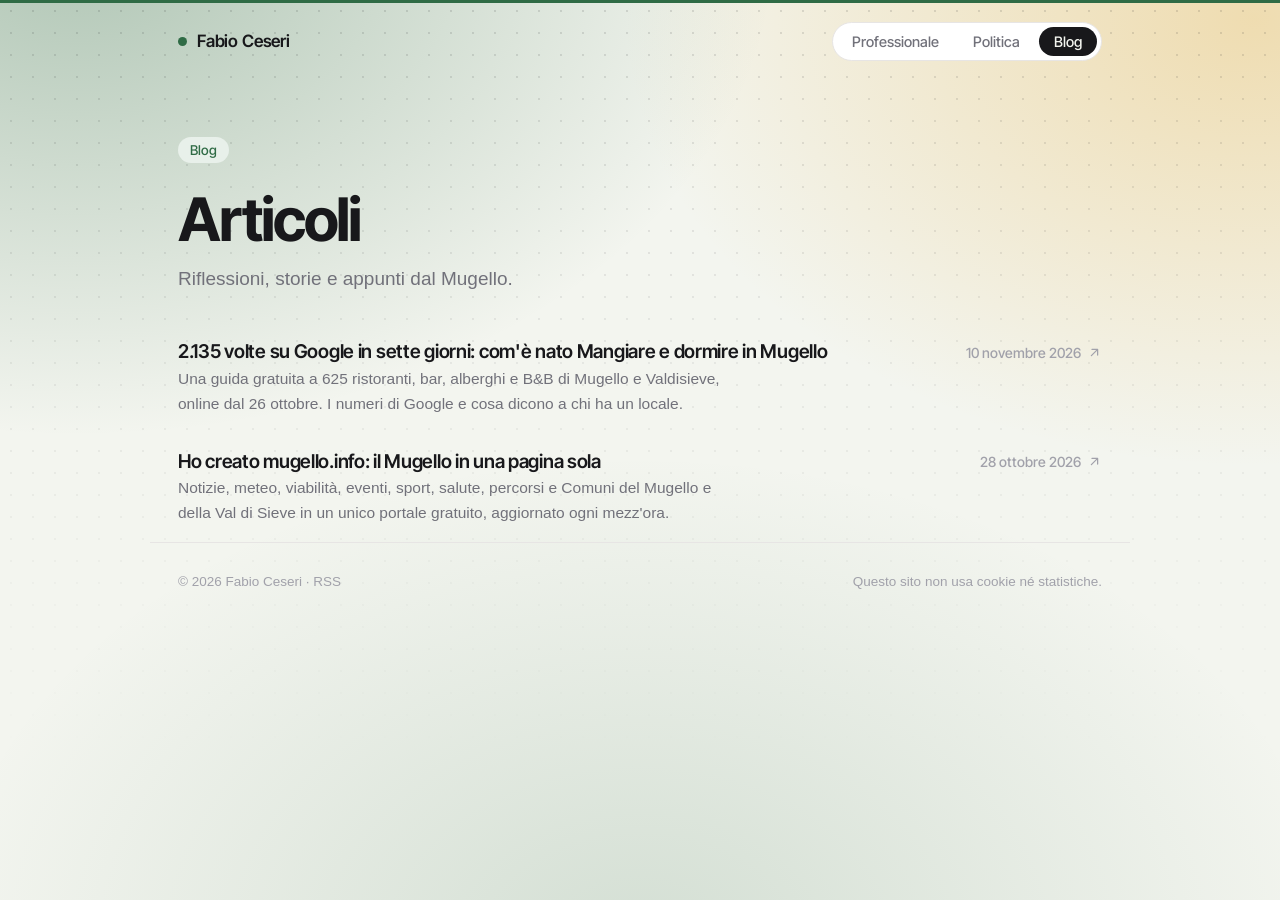
==== blog/index.html @ 08871b0b "Aggiornamento 10/11/2026 18:27" ====
<!doctype html>
<html lang="it">
<head>
<meta charset="utf-8">
<meta name="viewport" content="width=device-width,initial-scale=1">
<title>Blog · Fabio Ceseri</title>
<meta name="description" content="Articoli e riflessioni di Fabio Ceseri.">
<link rel="canonical" href="https://fabioceseri.it/blog/">
<meta name="theme-color" content="#2f6b45">
<link rel="icon" type="image/png" sizes="32x32" href="../img/icona-32.png">
<link rel="apple-touch-icon" href="../img/icona-180.png">
<link rel="alternate" type="application/rss+xml" title="Fabio Ceseri – Blog" href="https://fabioceseri.it/blog/feed.xml">
<meta property="og:type" content="website">
<meta property="og:locale" content="it_IT">
<meta property="og:site_name" content="Fabio Ceseri">
<meta property="og:title" content="Blog · Fabio Ceseri">
<meta property="og:description" content="Articoli e riflessioni di Fabio Ceseri.">
<meta property="og:url" content="https://fabioceseri.it/blog/">
<meta property="og:image" content="https://fabioceseri.it/img/anteprima.jpg">
<meta name="twitter:card" content="summary_large_image">
<link rel="stylesheet" href="../style.css?v=6ff9e742">
</head>
<body class="professionale blog">
<div class="filo" aria-hidden="true"></div>
<header class="top"><div class="wrap">
  <a class="firma" href="../">Fabio Ceseri</a>
  <nav class="pagine" aria-label="Pagine">
    <a href="../">Professionale</a>
    <a href="../politica.html">Politica</a>
    <a href="../blog/" aria-current="page">Blog</a>
  </nav>
</div></header>
<main class="wrap">
<div class="blog-testa"><p class="occhiello">Blog</p><h1>Articoli</h1><p class="bio">Riflessioni, storie e appunti dal Mugello.</p></div><ul class="elenco"><li><a href="mangiare-e-dormire-in-mugello-2135-volte-su-google/"><span class="titolo">2.135 volte su Google in sette giorni: com&#x27;è nato Mangiare e dormire in Mugello</span><span class="dove">10 novembre 2026 <svg viewBox="0 0 24 24" fill="none" stroke="currentColor" stroke-width="2" stroke-linecap="round" stroke-linejoin="round" aria-hidden="true"><path d="M7 17 17 7M8 7h9v9"/></svg></span><span class="desc">Una guida gratuita a 625 ristoranti, bar, alberghi e B&amp;B di Mugello e Valdisieve, online dal 26 ottobre. I numeri di Google e cosa dicono a chi ha un locale.</span></a></li><li><a href="mugello-info-il-mugello-in-una-pagina-sola/"><span class="titolo">Ho creato mugello.info: il Mugello in una pagina sola</span><span class="dove">28 ottobre 2026 <svg viewBox="0 0 24 24" fill="none" stroke="currentColor" stroke-width="2" stroke-linecap="round" stroke-linejoin="round" aria-hidden="true"><path d="M7 17 17 7M8 7h9v9"/></svg></span><span class="desc">Notizie, meteo, viabilità, eventi, sport, salute, percorsi e Comuni del Mugello e della Val di Sieve in un unico portale gratuito, aggiornato ogni mezz&#x27;ora.</span></a></li></ul>
</main>
<footer><div class="wrap">
  <p>© 2026 Fabio Ceseri · <a href="../blog/feed.xml">RSS</a></p>
  <p>Questo sito non usa cookie né statistiche.</p>
</div></footer>
</body>
</html>
---- style.css ----
/* Sito personale di Fabio Ceseri. Minimalista moderno: Inter Tight, molto spazio, linee sottili, un solo accento per pagina. */
@font-face { font-family: "Inter Tight"; src: url("font/inter-tight-500.woff2") format("woff2"); font-weight: 500; font-display: swap; }
@font-face { font-family: "Inter Tight"; src: url("font/inter-tight-600.woff2") format("woff2"); font-weight: 600; font-display: swap; }
@font-face { font-family: "Inter Tight"; src: url("font/inter-tight-700.woff2") format("woff2"); font-weight: 700; font-display: swap; }

:root {
  --bg: #f3f5ef; --card: #ffffff; --ink: #18181b; --muted: #71717a; --soft: #a1a1aa; --rule: #e7e5e4; --hover: #f4f4f2;
  --accent: #2f6b45; --accent-soft: #e8f0ea;
  --display: "Inter Tight", -apple-system, BlinkMacSystemFont, "Segoe UI", Roboto, Arial, sans-serif;
  --sans: -apple-system, BlinkMacSystemFont, "Segoe UI", Roboto, "Helvetica Neue", Arial, sans-serif;
  color-scheme: light;
}
body.politica { --accent: #1d4a96; --accent-soft: #e3eaf7; --bg: #f0f3f9; }
/* Sfondo: due macchie di colore sfumate + trama a puntini nella parte alta */
:root { --macchia1: rgba(47,107,69,.34); --macchia2: rgba(233,186,90,.42); --macchia3: rgba(47,107,69,.16); --puntini: rgba(24,24,27,.12); }
body.politica { --macchia1: rgba(29,74,150,.32); --macchia2: rgba(120,170,235,.40); --macchia3: rgba(196,22,42,.10); }
@media (prefers-color-scheme: dark) {
  :root { --macchia1: rgba(127,193,150,.14); --macchia2: rgba(233,186,90,.10); --macchia3: rgba(127,193,150,.05); --puntini: rgba(255,255,255,.07); }
  body.politica { --macchia1: rgba(141,178,243,.16); --macchia2: rgba(120,170,235,.10); --macchia3: rgba(240,96,111,.05); }
  :root { --bg: #0f0f10; --card: #18181b; --ink: #f4f4f5; --muted: #a1a1aa; --soft: #71717a; --rule: #27272a; --hover: #18181b; --accent: #7fc196; --accent-soft: #16241b; color-scheme: dark; }
  body.politica { --accent: #8db2f3; --accent-soft: #141e33; --bg: #0d1320; --card: #141c2c; --rule: #243149; }
}

* { box-sizing: border-box; }
html { -webkit-text-size-adjust: 100%; }
body { margin: 0; position: relative; min-height: 100vh; background:
    radial-gradient(1000px 700px at 6% -6%, var(--macchia1), transparent 70%),
    radial-gradient(900px 640px at 98% 2%, var(--macchia2), transparent 70%),
    radial-gradient(1000px 700px at 50% 105%, var(--macchia3), transparent 70%),
    var(--bg); color: var(--ink); font: 16.5px/1.7 var(--sans); -webkit-font-smoothing: antialiased; }
body::before { content: ""; position: absolute; inset: 0 0 auto 0; height: 760px; pointer-events: none; z-index: -1;
  background-image: radial-gradient(var(--puntini) 1px, transparent 1.2px); background-size: 22px 22px;
  -webkit-mask-image: linear-gradient(to bottom, #000 0%, transparent 100%); mask-image: linear-gradient(to bottom, #000 0%, transparent 100%); }
body { isolation: isolate; }
a { color: inherit; text-decoration: none; }
a:focus-visible { outline: 2px solid var(--accent); outline-offset: 3px; border-radius: 8px; }
.wrap { max-width: 980px; margin: 0 auto; padding: 0 28px; }

.filo { height: 3px; background: var(--accent); }
body.politica .filo { background: linear-gradient(90deg, #1f8a4c 0 33.33%, #ffffff 33.33% 66.66%, #c4162a 66.66%); }

/* Testata */
header.top .wrap { display: flex; align-items: center; justify-content: space-between; gap: 16px; height: 76px; }
.firma { font: 600 17px var(--display); letter-spacing: -.01em; display: inline-flex; align-items: center; gap: 10px; }
.firma::before { content: ""; width: 9px; height: 9px; border-radius: 50%; background: var(--accent); }
nav.pagine { display: flex; gap: 4px; padding: 4px; border: 1px solid var(--rule); border-radius: 999px; background: var(--card); }
nav.pagine a { font: 500 14.5px var(--display); color: var(--muted); padding: 6px 15px; border-radius: 999px; transition: color .15s, background-color .15s; }
nav.pagine a:hover { color: var(--ink); }
nav.pagine a[aria-current="page"] { background: var(--ink); color: var(--bg); }

/* Copertina (foto di Borgo sopra il nome, sfumata verso lo sfondo) */
.copertina { position: relative; height: clamp(170px, 26vw, 300px); margin: 6px 0 -64px; border-radius: 26px; overflow: hidden; background: var(--rule); }
.copertina img { width: 100%; height: 100%; object-fit: cover; object-position: center 55%; filter: saturate(1.05) contrast(1.02); }
.copertina::after { content: ""; position: absolute; inset: 0; background:
  linear-gradient(to bottom, rgba(0,0,0,0) 35%, color-mix(in srgb, var(--bg) 70%, transparent) 78%, var(--bg) 100%),
  linear-gradient(to right, color-mix(in srgb, var(--accent) 22%, transparent), transparent 60%); }
.copertina + .hero { position: relative; padding-top: 0; }

/* Apertura */
.hero { display: grid; grid-template-columns: 1fr 300px; gap: 64px; align-items: end; padding: 72px 0 88px; }
.occhiello { display: inline-flex; align-items: center; gap: 8px; font: 500 13.5px var(--display); color: var(--accent); background: var(--accent-soft); padding: 5px 12px; border-radius: 999px; margin: 0 0 26px; }
h1 { font: 700 clamp(38px, 5.6vw, 60px)/1 var(--display); letter-spacing: -.035em; margin: 0 0 22px; }
.bio { font-size: 19px; line-height: 1.7; color: var(--muted); margin: 0; max-width: 31em; text-wrap: pretty; }
.bio strong { color: var(--ink); font-weight: 600; }
.foto { width: 100%; height: auto; aspect-ratio: 4/5; object-fit: cover; border-radius: 24px; background: var(--rule); box-shadow: 0 30px 60px -30px rgba(0,0,0,.45), 0 0 0 6px rgba(255,255,255,.55); }

/* Sezioni */
section.blocco { display: grid; grid-template-columns: 200px 1fr; gap: 32px; padding: 44px 0; border-top: 1px solid var(--rule); }
h2 { font: 500 14px var(--display); color: var(--soft); margin: 14px 0 0; letter-spacing: 0; }
h2 b { color: var(--ink); font-weight: 600; display: block; font-size: 15px; }

ul.elenco { list-style: none; margin: 0; padding: 0; }
ul.elenco a, ul.elenco .riga { display: grid; grid-template-columns: 1fr auto; gap: 2px 24px; padding: 16px 18px; margin: 0 -18px; border-radius: 16px; transition: background-color .15s; }
ul.elenco a:hover { background: color-mix(in srgb, var(--card) 85%, transparent); box-shadow: 0 0 0 1px var(--rule), 0 10px 30px -18px rgba(0,0,0,.25); }
.titolo { font: 600 19px/1.35 var(--display); letter-spacing: -.015em; }
.desc { grid-column: 1; color: var(--muted); font-size: 15.5px; line-height: 1.6; max-width: 36em; }
.dove { grid-column: 2; grid-row: 1; align-self: center; font: 500 14px var(--display); color: var(--soft); white-space: nowrap; display: inline-flex; align-items: center; gap: 6px; transition: color .15s; }
.dove svg { width: 15px; height: 15px; transition: transform .15s; }
ul.elenco a:hover .dove { color: var(--accent); }
ul.elenco a:hover .dove svg { transform: translate(2px, -2px); }
.riga .dove { font-size: 12.5px; border: 1px solid var(--rule); border-radius: 999px; padding: 2px 10px; }

.contatti { display: flex; flex-wrap: wrap; gap: 10px; margin: 6px 0 0; }
.contatti a { display: inline-flex; align-items: center; gap: 9px; font: 500 15.5px var(--display); padding: 11px 20px; border-radius: 999px; border: 1px solid var(--rule); background: var(--card); transition: border-color .15s, color .15s; }
.contatti a:hover { border-color: var(--accent); color: var(--accent); }
.contatti a.primo { background: var(--ink); color: var(--bg); border-color: var(--ink); }
.contatti a.primo:hover { background: var(--accent); border-color: var(--accent); color: #fff; }
.contatti svg { width: 18px; height: 18px; }

footer .wrap { border-top: 1px solid var(--rule); padding-top: 28px; padding-bottom: 52px; color: var(--soft); font-size: 13.5px; display: flex; justify-content: space-between; gap: 8px 20px; flex-wrap: wrap; }
footer p { margin: 0; }

@media (prefers-reduced-motion: no-preference) {
  .hero > * { animation: entra .7s cubic-bezier(.2,.7,.2,1) both; }
  .hero > :nth-child(2) { animation-delay: .1s; }
  @keyframes entra { from { opacity: 0; transform: translateY(10px); } to { opacity: 1; transform: none; } }
}
@media (max-width: 820px) {
  .copertina { margin-bottom: -36px; border-radius: 18px; }
  .hero { grid-template-columns: 1fr; gap: 36px; padding: 40px 0 56px; }
  .hero .foto-box { order: -1; }
  .foto { width: 132px; border-radius: 20px; }
  .copertina + .hero .foto-box { margin-top: 0; position: relative; z-index: 1; }
  section.blocco { grid-template-columns: 1fr; gap: 14px; padding: 36px 0; }
  h2 { margin: 0; }
}
@media (max-width: 560px) {
  .wrap { padding: 0 20px; }
  header.top .wrap { height: 64px; }
  nav.pagine a { padding: 6px 12px; font-size: 14px; }
  .bio { font-size: 17.5px; }
  ul.elenco a, ul.elenco .riga { grid-template-columns: 1fr; padding: 14px 14px; margin: 0 -14px; }
  .dove { grid-column: 1; grid-row: auto; margin-top: 4px; }
  .riga .dove { justify-self: start; }
}

/* Blog */
.blog-testa { padding: 56px 0 28px; }
.blog-testa h1 { margin-bottom: 14px; }
.articolo { max-width: 680px; padding: 48px 0 56px; }
.art-meta { font: 500 14px var(--display); color: var(--soft); margin: 0 0 14px; }
.art-titolo { font-size: clamp(32px, 5vw, 46px); line-height: 1.08; margin-bottom: 18px; }
.art-sommario { font-size: 20px; line-height: 1.6; color: var(--muted); margin: 0 0 26px; }
.art-foto { margin: 0 0 30px; }
.art-foto img { width: 100%; height: auto; border-radius: 20px; display: block; }
.art-foto figcaption { font-size: 14px; color: var(--soft); margin-top: 8px; }
.art-testo { font-size: 18.5px; line-height: 1.8; }
.art-testo p { margin: 0 0 1.2em; }
.art-testo h2 { font: 600 24px/1.3 var(--display); letter-spacing: -.01em; color: var(--ink); margin: 1.6em 0 .5em; }
.art-testo a { color: var(--accent); text-decoration: underline; text-underline-offset: 3px; }
.art-fonte { border-top: 1px solid var(--rule); padding-top: 14px; margin-top: 28px; font-size: 15px; color: var(--muted); }
.art-fonte a { color: var(--accent); }
.art-condividi { margin-top: 28px; }
.art-indietro { display: inline-block; margin-top: 18px; font: 500 15px var(--display); color: var(--accent); }

@media (prefers-color-scheme: dark) { .foto { box-shadow: 0 30px 60px -30px rgba(0,0,0,.7), 0 0 0 6px rgba(255,255,255,.08); } }

/* Pagina politica: testo più scuro e più marcato (richiesta di Fabio) */
body.politica .bio { color: var(--ink); font-weight: 500; }
body.politica .bio strong { font-weight: 700; }
body.politica .desc { color: color-mix(in srgb, var(--ink) 78%, var(--muted)); font-weight: 450; }
body.politica .titolo { font-weight: 700; }
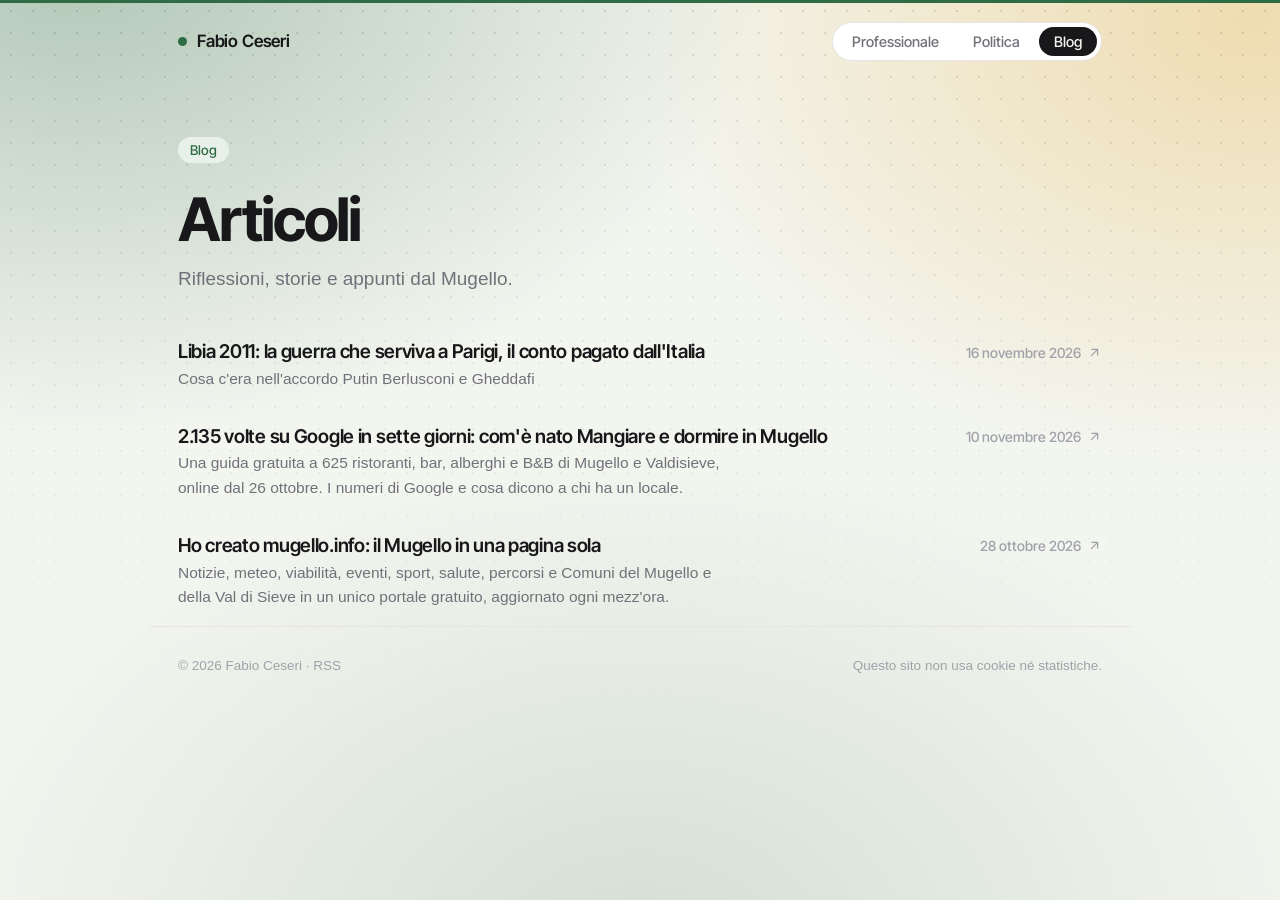
==== commit 7b6f8436: "Aggiornamento 16/11/2026 12:54" ====
--- a/blog/index.html
+++ b/blog/index.html
@@ -31,7 +31,7 @@
   </nav>
 </div></header>
 <main class="wrap">
-<div class="blog-testa"><p class="occhiello">Blog</p><h1>Articoli</h1><p class="bio">Riflessioni, storie e appunti dal Mugello.</p></div><ul class="elenco"><li><a href="mangiare-e-dormire-in-mugello-2135-volte-su-google/"><span class="titolo">2.135 volte su Google in sette giorni: com&#x27;è nato Mangiare e dormire in Mugello</span><span class="dove">10 novembre 2026 <svg viewBox="0 0 24 24" fill="none" stroke="currentColor" stroke-width="2" stroke-linecap="round" stroke-linejoin="round" aria-hidden="true"><path d="M7 17 17 7M8 7h9v9"/></svg></span><span class="desc">Una guida gratuita a 625 ristoranti, bar, alberghi e B&amp;B di Mugello e Valdisieve, online dal 26 ottobre. I numeri di Google e cosa dicono a chi ha un locale.</span></a></li><li><a href="mugello-info-il-mugello-in-una-pagina-sola/"><span class="titolo">Ho creato mugello.info: il Mugello in una pagina sola</span><span class="dove">28 ottobre 2026 <svg viewBox="0 0 24 24" fill="none" stroke="currentColor" stroke-width="2" stroke-linecap="round" stroke-linejoin="round" aria-hidden="true"><path d="M7 17 17 7M8 7h9v9"/></svg></span><span class="desc">Notizie, meteo, viabilità, eventi, sport, salute, percorsi e Comuni del Mugello e della Val di Sieve in un unico portale gratuito, aggiornato ogni mezz&#x27;ora.</span></a></li></ul>
+<div class="blog-testa"><p class="occhiello">Blog</p><h1>Articoli</h1><p class="bio">Riflessioni, storie e appunti dal Mugello.</p></div><ul class="elenco"><li><a href="2026-11-16-libia-2011-la-guerra-che-serviva-a-parigi-il-conto-pagato-dall-italia/"><span class="titolo">Libia 2011: la guerra che serviva a Parigi, il conto pagato dall&#x27;Italia</span><span class="dove">16 novembre 2026 <svg viewBox="0 0 24 24" fill="none" stroke="currentColor" stroke-width="2" stroke-linecap="round" stroke-linejoin="round" aria-hidden="true"><path d="M7 17 17 7M8 7h9v9"/></svg></span><span class="desc">Cosa c&#x27;era nell&#x27;accordo Putin Berlusconi e Gheddafi</span></a></li><li><a href="mangiare-e-dormire-in-mugello-2135-volte-su-google/"><span class="titolo">2.135 volte su Google in sette giorni: com&#x27;è nato Mangiare e dormire in Mugello</span><span class="dove">10 novembre 2026 <svg viewBox="0 0 24 24" fill="none" stroke="currentColor" stroke-width="2" stroke-linecap="round" stroke-linejoin="round" aria-hidden="true"><path d="M7 17 17 7M8 7h9v9"/></svg></span><span class="desc">Una guida gratuita a 625 ristoranti, bar, alberghi e B&amp;B di Mugello e Valdisieve, online dal 26 ottobre. I numeri di Google e cosa dicono a chi ha un locale.</span></a></li><li><a href="mugello-info-il-mugello-in-una-pagina-sola/"><span class="titolo">Ho creato mugello.info: il Mugello in una pagina sola</span><span class="dove">28 ottobre 2026 <svg viewBox="0 0 24 24" fill="none" stroke="currentColor" stroke-width="2" stroke-linecap="round" stroke-linejoin="round" aria-hidden="true"><path d="M7 17 17 7M8 7h9v9"/></svg></span><span class="desc">Notizie, meteo, viabilità, eventi, sport, salute, percorsi e Comuni del Mugello e della Val di Sieve in un unico portale gratuito, aggiornato ogni mezz&#x27;ora.</span></a></li></ul>
 </main>
 <footer><div class="wrap">
   <p>© 2026 Fabio Ceseri · <a href="../blog/feed.xml">RSS</a></p>
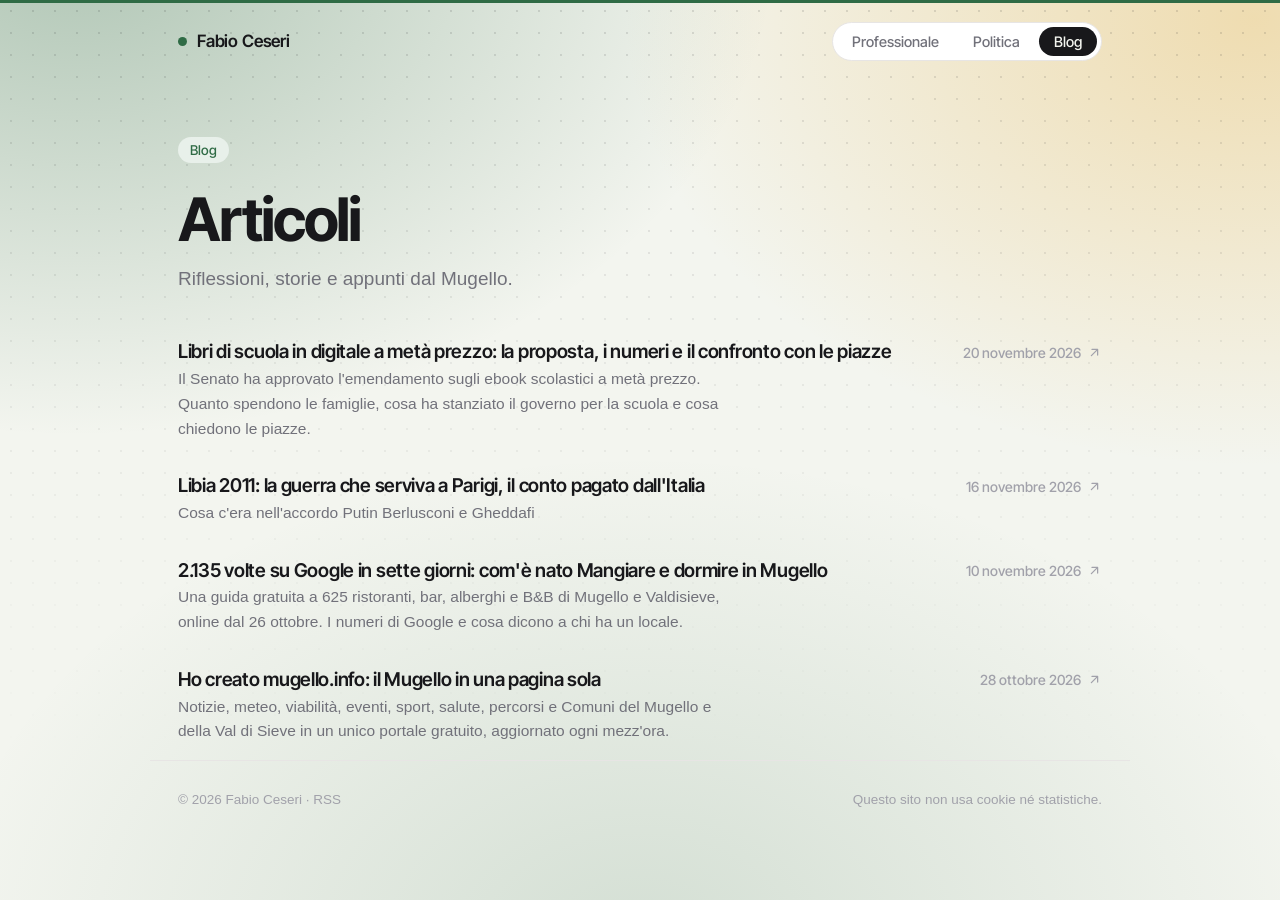
==== commit ad466caa: "Aggiornamento 20/11/2026 13:01" ====
--- a/blog/index.html
+++ b/blog/index.html
@@ -31,7 +31,7 @@
   </nav>
 </div></header>
 <main class="wrap">
-<div class="blog-testa"><p class="occhiello">Blog</p><h1>Articoli</h1><p class="bio">Riflessioni, storie e appunti dal Mugello.</p></div><ul class="elenco"><li><a href="2026-11-16-libia-2011-la-guerra-che-serviva-a-parigi-il-conto-pagato-dall-italia/"><span class="titolo">Libia 2011: la guerra che serviva a Parigi, il conto pagato dall&#x27;Italia</span><span class="dove">16 novembre 2026 <svg viewBox="0 0 24 24" fill="none" stroke="currentColor" stroke-width="2" stroke-linecap="round" stroke-linejoin="round" aria-hidden="true"><path d="M7 17 17 7M8 7h9v9"/></svg></span><span class="desc">Cosa c&#x27;era nell&#x27;accordo Putin Berlusconi e Gheddafi</span></a></li><li><a href="mangiare-e-dormire-in-mugello-2135-volte-su-google/"><span class="titolo">2.135 volte su Google in sette giorni: com&#x27;è nato Mangiare e dormire in Mugello</span><span class="dove">10 novembre 2026 <svg viewBox="0 0 24 24" fill="none" stroke="currentColor" stroke-width="2" stroke-linecap="round" stroke-linejoin="round" aria-hidden="true"><path d="M7 17 17 7M8 7h9v9"/></svg></span><span class="desc">Una guida gratuita a 625 ristoranti, bar, alberghi e B&amp;B di Mugello e Valdisieve, online dal 26 ottobre. I numeri di Google e cosa dicono a chi ha un locale.</span></a></li><li><a href="mugello-info-il-mugello-in-una-pagina-sola/"><span class="titolo">Ho creato mugello.info: il Mugello in una pagina sola</span><span class="dove">28 ottobre 2026 <svg viewBox="0 0 24 24" fill="none" stroke="currentColor" stroke-width="2" stroke-linecap="round" stroke-linejoin="round" aria-hidden="true"><path d="M7 17 17 7M8 7h9v9"/></svg></span><span class="desc">Notizie, meteo, viabilità, eventi, sport, salute, percorsi e Comuni del Mugello e della Val di Sieve in un unico portale gratuito, aggiornato ogni mezz&#x27;ora.</span></a></li></ul>
+<div class="blog-testa"><p class="occhiello">Blog</p><h1>Articoli</h1><p class="bio">Riflessioni, storie e appunti dal Mugello.</p></div><ul class="elenco"><li><a href="2026-11-20-libri-di-scuola-in-digitale-a-meta-prezzo-la-proposta-i-numeri-e-il-co/"><span class="titolo">Libri di scuola in digitale a metà prezzo: la proposta, i numeri e il confronto con le piazze</span><span class="dove">20 novembre 2026 <svg viewBox="0 0 24 24" fill="none" stroke="currentColor" stroke-width="2" stroke-linecap="round" stroke-linejoin="round" aria-hidden="true"><path d="M7 17 17 7M8 7h9v9"/></svg></span><span class="desc">Il Senato ha approvato l&#x27;emendamento sugli ebook scolastici a metà prezzo. Quanto spendono le famiglie, cosa ha stanziato il governo per la scuola e cosa chiedono le piazze.</span></a></li><li><a href="2026-11-16-libia-2011-la-guerra-che-serviva-a-parigi-il-conto-pagato-dall-italia/"><span class="titolo">Libia 2011: la guerra che serviva a Parigi, il conto pagato dall&#x27;Italia</span><span class="dove">16 novembre 2026 <svg viewBox="0 0 24 24" fill="none" stroke="currentColor" stroke-width="2" stroke-linecap="round" stroke-linejoin="round" aria-hidden="true"><path d="M7 17 17 7M8 7h9v9"/></svg></span><span class="desc">Cosa c&#x27;era nell&#x27;accordo Putin Berlusconi e Gheddafi</span></a></li><li><a href="mangiare-e-dormire-in-mugello-2135-volte-su-google/"><span class="titolo">2.135 volte su Google in sette giorni: com&#x27;è nato Mangiare e dormire in Mugello</span><span class="dove">10 novembre 2026 <svg viewBox="0 0 24 24" fill="none" stroke="currentColor" stroke-width="2" stroke-linecap="round" stroke-linejoin="round" aria-hidden="true"><path d="M7 17 17 7M8 7h9v9"/></svg></span><span class="desc">Una guida gratuita a 625 ristoranti, bar, alberghi e B&amp;B di Mugello e Valdisieve, online dal 26 ottobre. I numeri di Google e cosa dicono a chi ha un locale.</span></a></li><li><a href="mugello-info-il-mugello-in-una-pagina-sola/"><span class="titolo">Ho creato mugello.info: il Mugello in una pagina sola</span><span class="dove">28 ottobre 2026 <svg viewBox="0 0 24 24" fill="none" stroke="currentColor" stroke-width="2" stroke-linecap="round" stroke-linejoin="round" aria-hidden="true"><path d="M7 17 17 7M8 7h9v9"/></svg></span><span class="desc">Notizie, meteo, viabilità, eventi, sport, salute, percorsi e Comuni del Mugello e della Val di Sieve in un unico portale gratuito, aggiornato ogni mezz&#x27;ora.</span></a></li></ul>
 </main>
 <footer><div class="wrap">
   <p>© 2026 Fabio Ceseri · <a href="../blog/feed.xml">RSS</a></p>
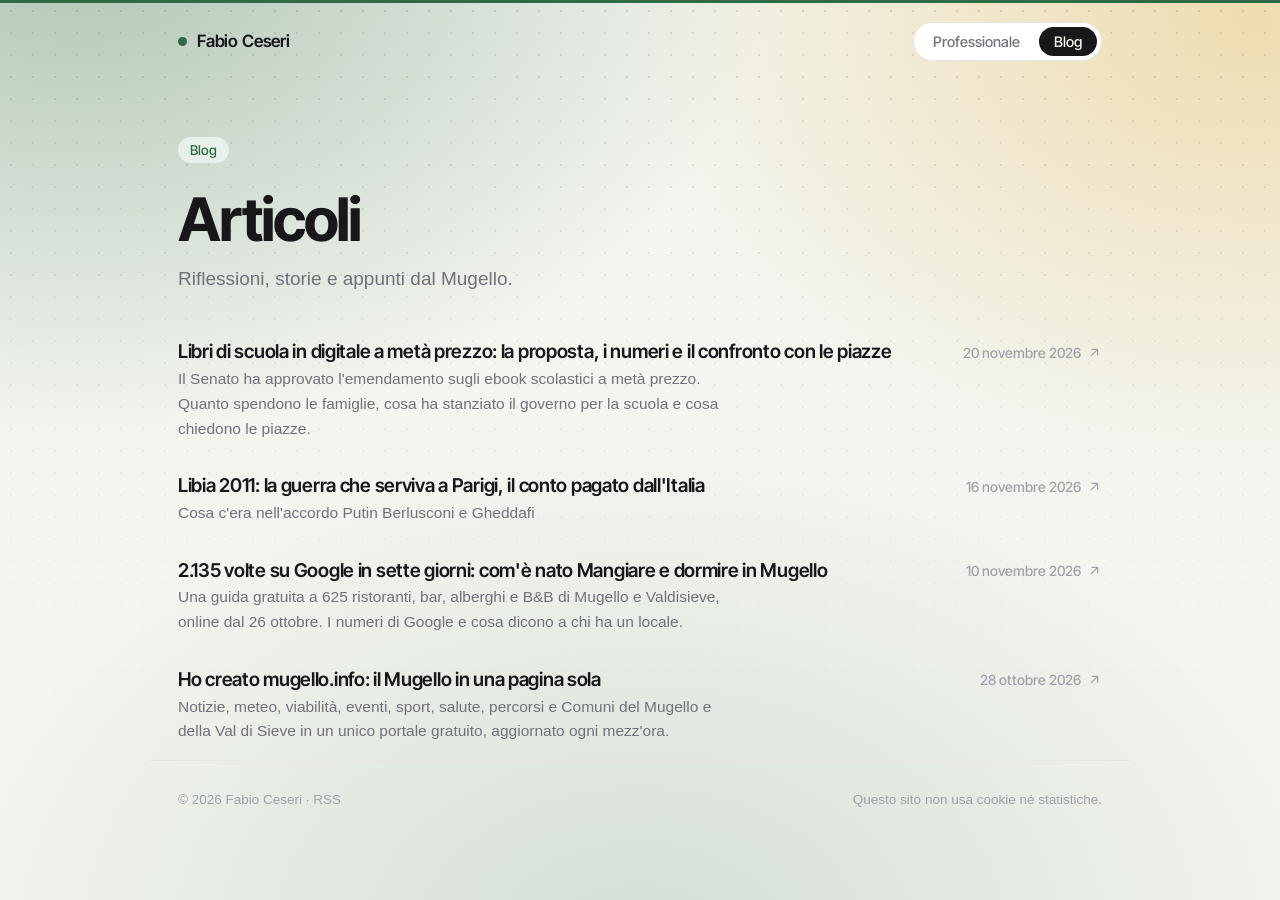
==== commit 95b67fb6: "Aggiornamento 25/11/2026 21:07" ====
--- a/blog/index.html
+++ b/blog/index.html
@@ -26,7 +26,6 @@
   <a class="firma" href="../">Fabio Ceseri</a>
   <nav class="pagine" aria-label="Pagine">
     <a href="../">Professionale</a>
-    <a href="../politica.html">Politica</a>
     <a href="../blog/" aria-current="page">Blog</a>
   </nav>
 </div></header>
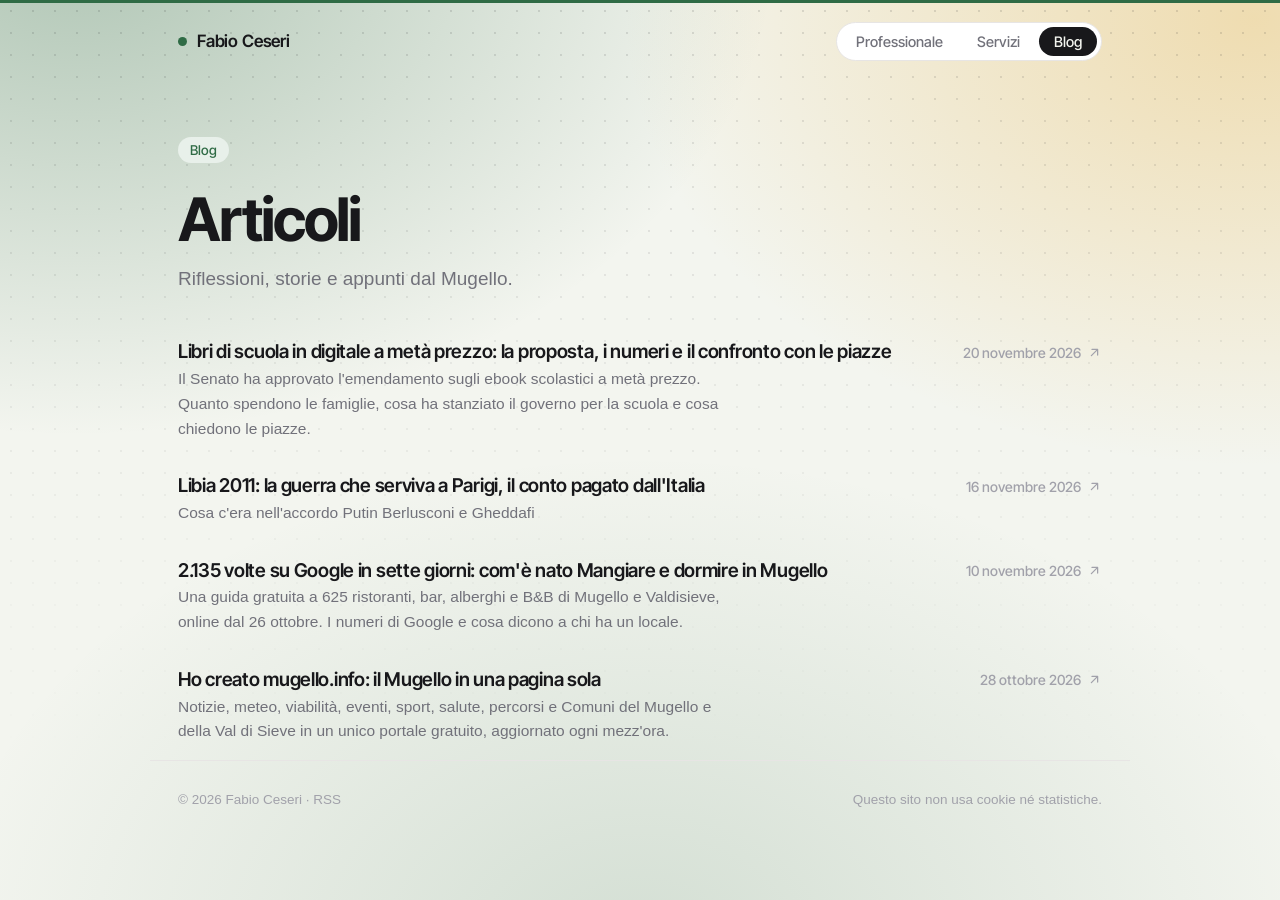
==== commit 4b7c1213: "Aggiornamento 25/11/2026 22:19" ====
--- a/blog/index.html
+++ b/blog/index.html
@@ -18,7 +18,7 @@
 <meta property="og:url" content="https://fabioceseri.it/blog/">
 <meta property="og:image" content="https://fabioceseri.it/img/anteprima.jpg">
 <meta name="twitter:card" content="summary_large_image">
-<link rel="stylesheet" href="../style.css?v=6ff9e742">
+<link rel="stylesheet" href="../style.css?v=ad18165e">
 </head>
 <body class="professionale blog">
 <div class="filo" aria-hidden="true"></div>
@@ -26,6 +26,7 @@
   <a class="firma" href="../">Fabio Ceseri</a>
   <nav class="pagine" aria-label="Pagine">
     <a href="../">Professionale</a>
+    <a href="../#servizi">Servizi</a>
     <a href="../blog/" aria-current="page">Blog</a>
   </nav>
 </div></header>
--- a/style.css
+++ b/style.css
@@ -140,3 +140,26 @@
 body.politica .bio strong { font-weight: 700; }
 body.politica .desc { color: color-mix(in srgb, var(--ink) 78%, var(--muted)); font-weight: 450; }
 body.politica .titolo { font-weight: 700; }
+
+/* Servizi e prezzi (vetrina, 25/11/2026) */
+.hero-azioni { margin-top: 26px; }
+.sv-intro { margin: 10px 0 18px; color: var(--muted); font-size: 16px; max-width: 36em; }
+.sv-griglia { display: grid; grid-template-columns: 1fr 1fr; gap: 16px; }
+.sv { display: flex; flex-direction: column; background: var(--card); border: 1px solid var(--rule); border-radius: 20px; padding: 20px 22px 18px; }
+.sv-num { align-self: flex-start; font: 700 12.5px var(--display); color: var(--accent); background: var(--accent-soft); border-radius: 999px; padding: 2px 10px; margin-bottom: 8px; }
+.sv h3 { font: 600 21px/1.25 var(--display); letter-spacing: -.015em; margin: 0; }
+.sv-per { color: var(--muted); font-size: 14.5px; line-height: 1.5; margin: 4px 0 10px; }
+.sv-prezzo { font: 700 26px/1.2 var(--display); color: var(--accent); margin: 0; letter-spacing: -.01em; }
+.sv-prezzo span { font: 500 14px var(--sans); color: var(--muted); letter-spacing: 0; }
+.sv-nota { font-size: 14px; color: var(--muted); margin: 4px 0 0; line-height: 1.5; }
+.sv-nota b { color: var(--ink); }
+.sv ul { margin: 12px 0 14px; padding-left: 18px; font-size: 15px; line-height: 1.55; }
+.sv li { margin: 3px 0; }
+.sv-caso { margin: auto 0 0; background: var(--accent-soft); border-radius: 12px; padding: 10px 13px; font-size: 14px; line-height: 1.5; }
+.sv-caso strong { color: var(--accent); }
+.sv-caso a { color: var(--accent); text-decoration: underline; text-underline-offset: 2px; }
+.sv-come { display: grid; grid-template-columns: repeat(3, 1fr); gap: 16px; margin: 22px 0 6px; font-size: 15px; line-height: 1.55; color: var(--muted); }
+.sv-come b { display: block; font: 600 16px var(--display); color: var(--ink); margin-bottom: 2px; }
+.sv-azioni { margin-top: 18px; }
+.sv-piccolo { margin: 12px 0 0; font-size: 13.5px; color: var(--soft); }
+@media (max-width: 820px) { .sv-griglia, .sv-come { grid-template-columns: 1fr; } }
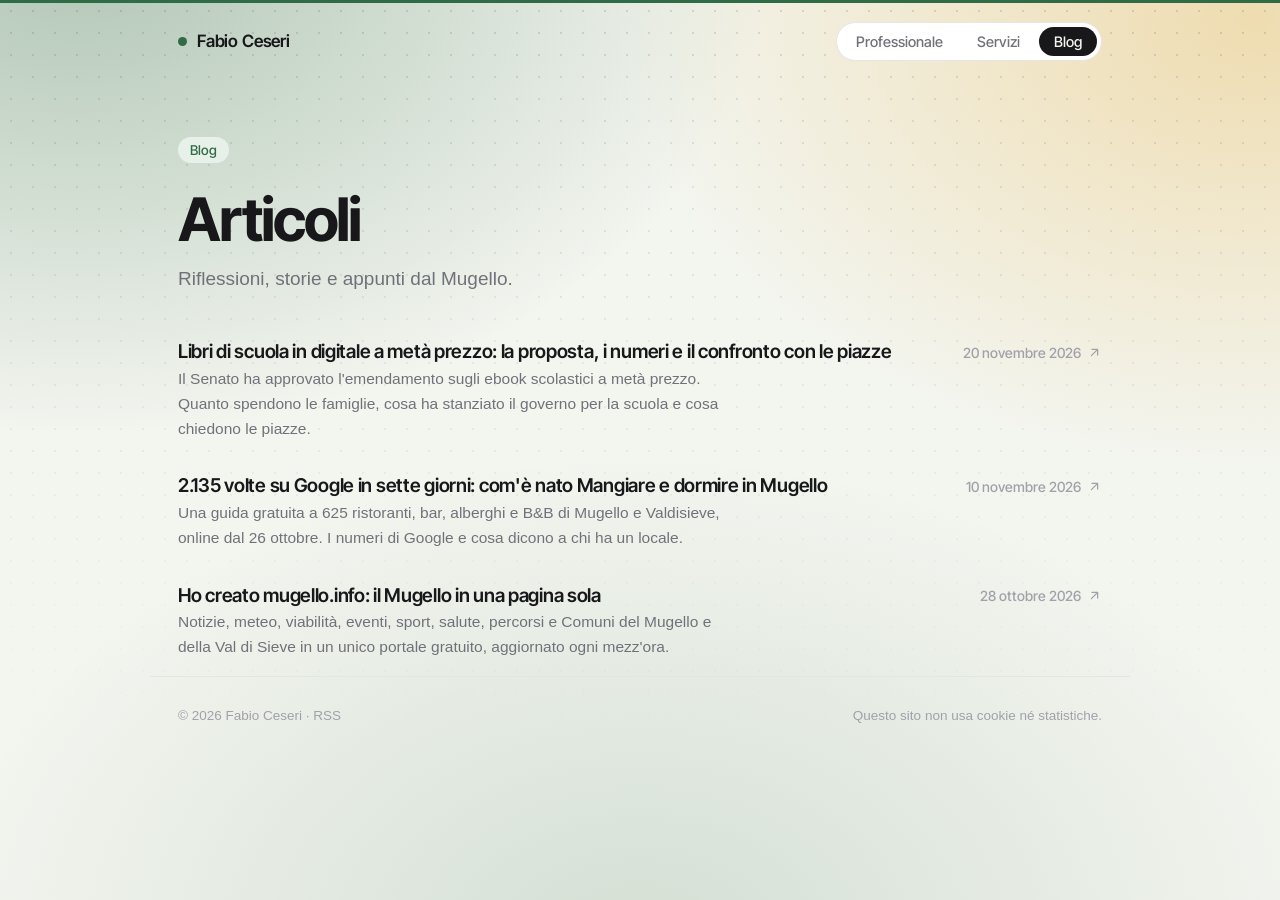
==== commit 210ae6dc: "Aggiornamento 25/11/2026 22:22" ====
--- a/blog/index.html
+++ b/blog/index.html
@@ -31,7 +31,7 @@
   </nav>
 </div></header>
 <main class="wrap">
-<div class="blog-testa"><p class="occhiello">Blog</p><h1>Articoli</h1><p class="bio">Riflessioni, storie e appunti dal Mugello.</p></div><ul class="elenco"><li><a href="2026-11-20-libri-di-scuola-in-digitale-a-meta-prezzo-la-proposta-i-numeri-e-il-co/"><span class="titolo">Libri di scuola in digitale a metà prezzo: la proposta, i numeri e il confronto con le piazze</span><span class="dove">20 novembre 2026 <svg viewBox="0 0 24 24" fill="none" stroke="currentColor" stroke-width="2" stroke-linecap="round" stroke-linejoin="round" aria-hidden="true"><path d="M7 17 17 7M8 7h9v9"/></svg></span><span class="desc">Il Senato ha approvato l&#x27;emendamento sugli ebook scolastici a metà prezzo. Quanto spendono le famiglie, cosa ha stanziato il governo per la scuola e cosa chiedono le piazze.</span></a></li><li><a href="2026-11-16-libia-2011-la-guerra-che-serviva-a-parigi-il-conto-pagato-dall-italia/"><span class="titolo">Libia 2011: la guerra che serviva a Parigi, il conto pagato dall&#x27;Italia</span><span class="dove">16 novembre 2026 <svg viewBox="0 0 24 24" fill="none" stroke="currentColor" stroke-width="2" stroke-linecap="round" stroke-linejoin="round" aria-hidden="true"><path d="M7 17 17 7M8 7h9v9"/></svg></span><span class="desc">Cosa c&#x27;era nell&#x27;accordo Putin Berlusconi e Gheddafi</span></a></li><li><a href="mangiare-e-dormire-in-mugello-2135-volte-su-google/"><span class="titolo">2.135 volte su Google in sette giorni: com&#x27;è nato Mangiare e dormire in Mugello</span><span class="dove">10 novembre 2026 <svg viewBox="0 0 24 24" fill="none" stroke="currentColor" stroke-width="2" stroke-linecap="round" stroke-linejoin="round" aria-hidden="true"><path d="M7 17 17 7M8 7h9v9"/></svg></span><span class="desc">Una guida gratuita a 625 ristoranti, bar, alberghi e B&amp;B di Mugello e Valdisieve, online dal 26 ottobre. I numeri di Google e cosa dicono a chi ha un locale.</span></a></li><li><a href="mugello-info-il-mugello-in-una-pagina-sola/"><span class="titolo">Ho creato mugello.info: il Mugello in una pagina sola</span><span class="dove">28 ottobre 2026 <svg viewBox="0 0 24 24" fill="none" stroke="currentColor" stroke-width="2" stroke-linecap="round" stroke-linejoin="round" aria-hidden="true"><path d="M7 17 17 7M8 7h9v9"/></svg></span><span class="desc">Notizie, meteo, viabilità, eventi, sport, salute, percorsi e Comuni del Mugello e della Val di Sieve in un unico portale gratuito, aggiornato ogni mezz&#x27;ora.</span></a></li></ul>
+<div class="blog-testa"><p class="occhiello">Blog</p><h1>Articoli</h1><p class="bio">Riflessioni, storie e appunti dal Mugello.</p></div><ul class="elenco"><li><a href="2026-11-20-libri-di-scuola-in-digitale-a-meta-prezzo-la-proposta-i-numeri-e-il-co/"><span class="titolo">Libri di scuola in digitale a metà prezzo: la proposta, i numeri e il confronto con le piazze</span><span class="dove">20 novembre 2026 <svg viewBox="0 0 24 24" fill="none" stroke="currentColor" stroke-width="2" stroke-linecap="round" stroke-linejoin="round" aria-hidden="true"><path d="M7 17 17 7M8 7h9v9"/></svg></span><span class="desc">Il Senato ha approvato l&#x27;emendamento sugli ebook scolastici a metà prezzo. Quanto spendono le famiglie, cosa ha stanziato il governo per la scuola e cosa chiedono le piazze.</span></a></li><li><a href="mangiare-e-dormire-in-mugello-2135-volte-su-google/"><span class="titolo">2.135 volte su Google in sette giorni: com&#x27;è nato Mangiare e dormire in Mugello</span><span class="dove">10 novembre 2026 <svg viewBox="0 0 24 24" fill="none" stroke="currentColor" stroke-width="2" stroke-linecap="round" stroke-linejoin="round" aria-hidden="true"><path d="M7 17 17 7M8 7h9v9"/></svg></span><span class="desc">Una guida gratuita a 625 ristoranti, bar, alberghi e B&amp;B di Mugello e Valdisieve, online dal 26 ottobre. I numeri di Google e cosa dicono a chi ha un locale.</span></a></li><li><a href="mugello-info-il-mugello-in-una-pagina-sola/"><span class="titolo">Ho creato mugello.info: il Mugello in una pagina sola</span><span class="dove">28 ottobre 2026 <svg viewBox="0 0 24 24" fill="none" stroke="currentColor" stroke-width="2" stroke-linecap="round" stroke-linejoin="round" aria-hidden="true"><path d="M7 17 17 7M8 7h9v9"/></svg></span><span class="desc">Notizie, meteo, viabilità, eventi, sport, salute, percorsi e Comuni del Mugello e della Val di Sieve in un unico portale gratuito, aggiornato ogni mezz&#x27;ora.</span></a></li></ul>
 </main>
 <footer><div class="wrap">
   <p>© 2026 Fabio Ceseri · <a href="../blog/feed.xml">RSS</a></p>
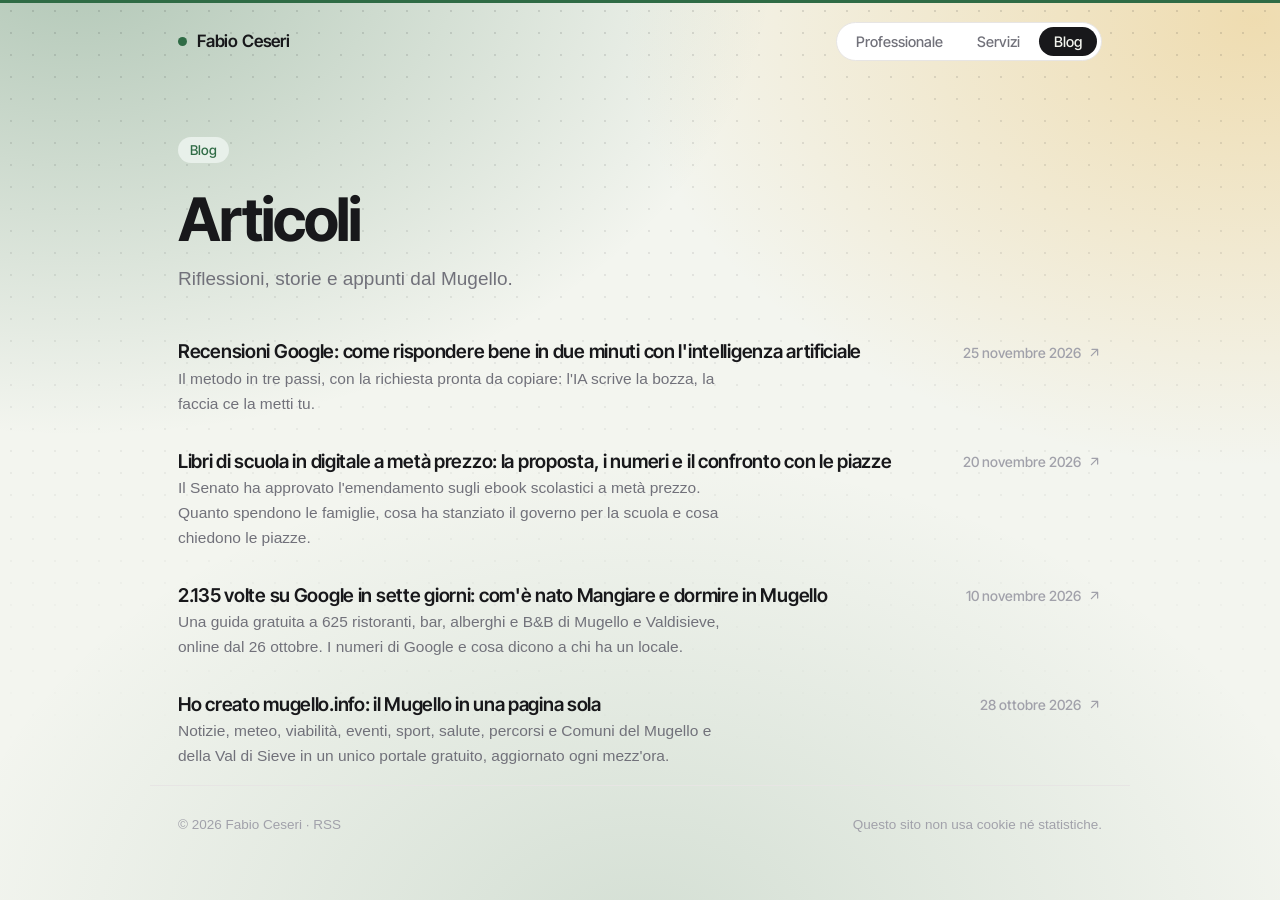
==== commit 140558d4: "Aggiornamento 25/11/2026 22:31" ====
--- a/blog/index.html
+++ b/blog/index.html
@@ -31,7 +31,7 @@
   </nav>
 </div></header>
 <main class="wrap">
-<div class="blog-testa"><p class="occhiello">Blog</p><h1>Articoli</h1><p class="bio">Riflessioni, storie e appunti dal Mugello.</p></div><ul class="elenco"><li><a href="2026-11-20-libri-di-scuola-in-digitale-a-meta-prezzo-la-proposta-i-numeri-e-il-co/"><span class="titolo">Libri di scuola in digitale a metà prezzo: la proposta, i numeri e il confronto con le piazze</span><span class="dove">20 novembre 2026 <svg viewBox="0 0 24 24" fill="none" stroke="currentColor" stroke-width="2" stroke-linecap="round" stroke-linejoin="round" aria-hidden="true"><path d="M7 17 17 7M8 7h9v9"/></svg></span><span class="desc">Il Senato ha approvato l&#x27;emendamento sugli ebook scolastici a metà prezzo. Quanto spendono le famiglie, cosa ha stanziato il governo per la scuola e cosa chiedono le piazze.</span></a></li><li><a href="mangiare-e-dormire-in-mugello-2135-volte-su-google/"><span class="titolo">2.135 volte su Google in sette giorni: com&#x27;è nato Mangiare e dormire in Mugello</span><span class="dove">10 novembre 2026 <svg viewBox="0 0 24 24" fill="none" stroke="currentColor" stroke-width="2" stroke-linecap="round" stroke-linejoin="round" aria-hidden="true"><path d="M7 17 17 7M8 7h9v9"/></svg></span><span class="desc">Una guida gratuita a 625 ristoranti, bar, alberghi e B&amp;B di Mugello e Valdisieve, online dal 26 ottobre. I numeri di Google e cosa dicono a chi ha un locale.</span></a></li><li><a href="mugello-info-il-mugello-in-una-pagina-sola/"><span class="titolo">Ho creato mugello.info: il Mugello in una pagina sola</span><span class="dove">28 ottobre 2026 <svg viewBox="0 0 24 24" fill="none" stroke="currentColor" stroke-width="2" stroke-linecap="round" stroke-linejoin="round" aria-hidden="true"><path d="M7 17 17 7M8 7h9v9"/></svg></span><span class="desc">Notizie, meteo, viabilità, eventi, sport, salute, percorsi e Comuni del Mugello e della Val di Sieve in un unico portale gratuito, aggiornato ogni mezz&#x27;ora.</span></a></li></ul>
+<div class="blog-testa"><p class="occhiello">Blog</p><h1>Articoli</h1><p class="bio">Riflessioni, storie e appunti dal Mugello.</p></div><ul class="elenco"><li><a href="recensioni-google-rispondere-con-intelligenza-artificiale/"><span class="titolo">Recensioni Google: come rispondere bene in due minuti con l&#x27;intelligenza artificiale</span><span class="dove">25 novembre 2026 <svg viewBox="0 0 24 24" fill="none" stroke="currentColor" stroke-width="2" stroke-linecap="round" stroke-linejoin="round" aria-hidden="true"><path d="M7 17 17 7M8 7h9v9"/></svg></span><span class="desc">Il metodo in tre passi, con la richiesta pronta da copiare: l&#x27;IA scrive la bozza, la faccia ce la metti tu.</span></a></li><li><a href="2026-11-20-libri-di-scuola-in-digitale-a-meta-prezzo-la-proposta-i-numeri-e-il-co/"><span class="titolo">Libri di scuola in digitale a metà prezzo: la proposta, i numeri e il confronto con le piazze</span><span class="dove">20 novembre 2026 <svg viewBox="0 0 24 24" fill="none" stroke="currentColor" stroke-width="2" stroke-linecap="round" stroke-linejoin="round" aria-hidden="true"><path d="M7 17 17 7M8 7h9v9"/></svg></span><span class="desc">Il Senato ha approvato l&#x27;emendamento sugli ebook scolastici a metà prezzo. Quanto spendono le famiglie, cosa ha stanziato il governo per la scuola e cosa chiedono le piazze.</span></a></li><li><a href="mangiare-e-dormire-in-mugello-2135-volte-su-google/"><span class="titolo">2.135 volte su Google in sette giorni: com&#x27;è nato Mangiare e dormire in Mugello</span><span class="dove">10 novembre 2026 <svg viewBox="0 0 24 24" fill="none" stroke="currentColor" stroke-width="2" stroke-linecap="round" stroke-linejoin="round" aria-hidden="true"><path d="M7 17 17 7M8 7h9v9"/></svg></span><span class="desc">Una guida gratuita a 625 ristoranti, bar, alberghi e B&amp;B di Mugello e Valdisieve, online dal 26 ottobre. I numeri di Google e cosa dicono a chi ha un locale.</span></a></li><li><a href="mugello-info-il-mugello-in-una-pagina-sola/"><span class="titolo">Ho creato mugello.info: il Mugello in una pagina sola</span><span class="dove">28 ottobre 2026 <svg viewBox="0 0 24 24" fill="none" stroke="currentColor" stroke-width="2" stroke-linecap="round" stroke-linejoin="round" aria-hidden="true"><path d="M7 17 17 7M8 7h9v9"/></svg></span><span class="desc">Notizie, meteo, viabilità, eventi, sport, salute, percorsi e Comuni del Mugello e della Val di Sieve in un unico portale gratuito, aggiornato ogni mezz&#x27;ora.</span></a></li></ul>
 </main>
 <footer><div class="wrap">
   <p>© 2026 Fabio Ceseri · <a href="../blog/feed.xml">RSS</a></p>
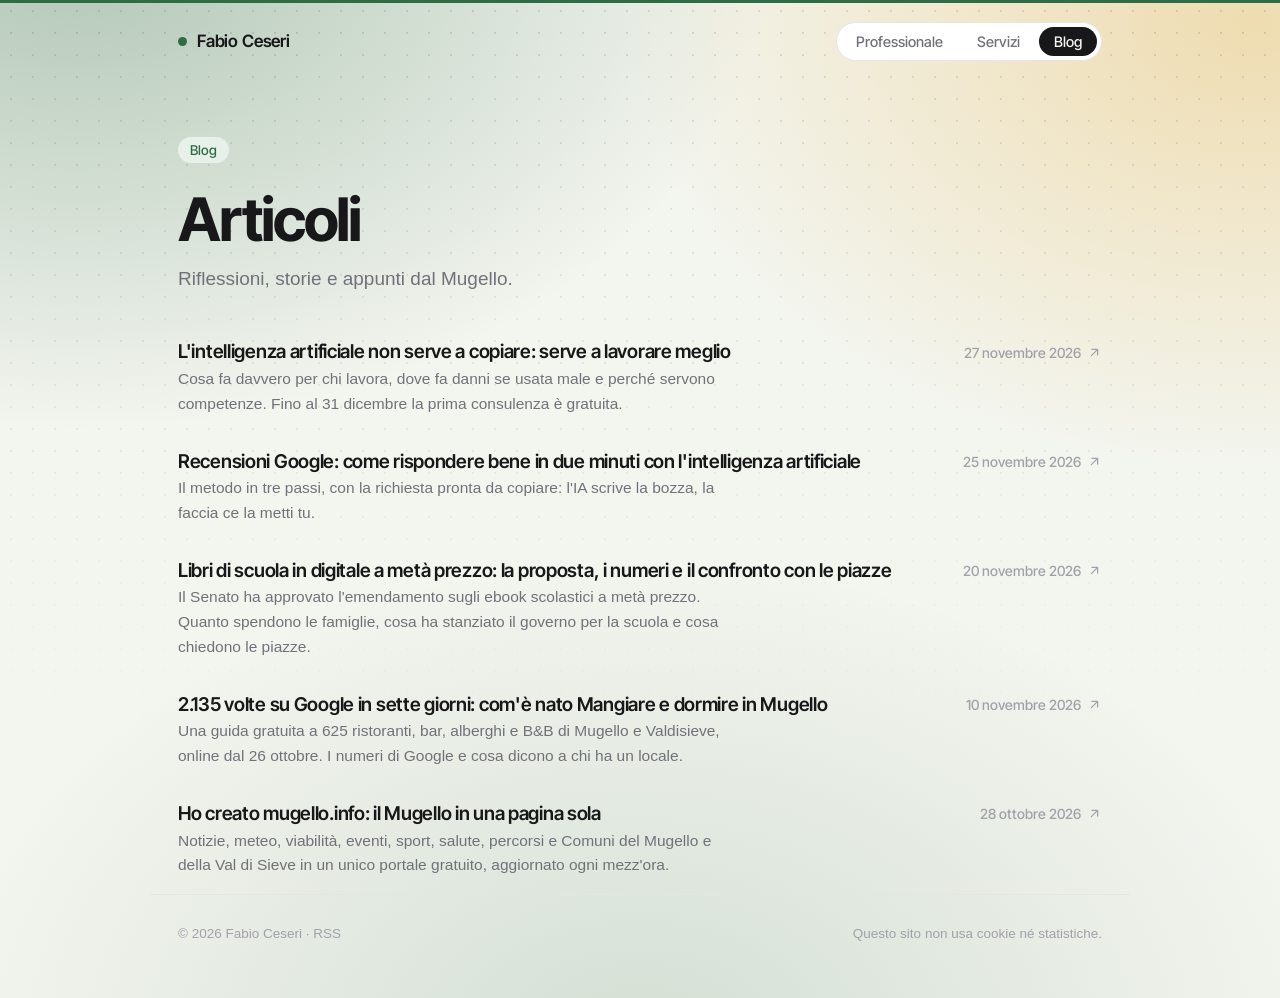
==== commit 426f01c4: "Aggiornamento 27/11/2026 07:25" ====
--- a/blog/index.html
+++ b/blog/index.html
@@ -31,7 +31,7 @@
   </nav>
 </div></header>
 <main class="wrap">
-<div class="blog-testa"><p class="occhiello">Blog</p><h1>Articoli</h1><p class="bio">Riflessioni, storie e appunti dal Mugello.</p></div><ul class="elenco"><li><a href="recensioni-google-rispondere-con-intelligenza-artificiale/"><span class="titolo">Recensioni Google: come rispondere bene in due minuti con l&#x27;intelligenza artificiale</span><span class="dove">25 novembre 2026 <svg viewBox="0 0 24 24" fill="none" stroke="currentColor" stroke-width="2" stroke-linecap="round" stroke-linejoin="round" aria-hidden="true"><path d="M7 17 17 7M8 7h9v9"/></svg></span><span class="desc">Il metodo in tre passi, con la richiesta pronta da copiare: l&#x27;IA scrive la bozza, la faccia ce la metti tu.</span></a></li><li><a href="2026-11-20-libri-di-scuola-in-digitale-a-meta-prezzo-la-proposta-i-numeri-e-il-co/"><span class="titolo">Libri di scuola in digitale a metà prezzo: la proposta, i numeri e il confronto con le piazze</span><span class="dove">20 novembre 2026 <svg viewBox="0 0 24 24" fill="none" stroke="currentColor" stroke-width="2" stroke-linecap="round" stroke-linejoin="round" aria-hidden="true"><path d="M7 17 17 7M8 7h9v9"/></svg></span><span class="desc">Il Senato ha approvato l&#x27;emendamento sugli ebook scolastici a metà prezzo. Quanto spendono le famiglie, cosa ha stanziato il governo per la scuola e cosa chiedono le piazze.</span></a></li><li><a href="mangiare-e-dormire-in-mugello-2135-volte-su-google/"><span class="titolo">2.135 volte su Google in sette giorni: com&#x27;è nato Mangiare e dormire in Mugello</span><span class="dove">10 novembre 2026 <svg viewBox="0 0 24 24" fill="none" stroke="currentColor" stroke-width="2" stroke-linecap="round" stroke-linejoin="round" aria-hidden="true"><path d="M7 17 17 7M8 7h9v9"/></svg></span><span class="desc">Una guida gratuita a 625 ristoranti, bar, alberghi e B&amp;B di Mugello e Valdisieve, online dal 26 ottobre. I numeri di Google e cosa dicono a chi ha un locale.</span></a></li><li><a href="mugello-info-il-mugello-in-una-pagina-sola/"><span class="titolo">Ho creato mugello.info: il Mugello in una pagina sola</span><span class="dove">28 ottobre 2026 <svg viewBox="0 0 24 24" fill="none" stroke="currentColor" stroke-width="2" stroke-linecap="round" stroke-linejoin="round" aria-hidden="true"><path d="M7 17 17 7M8 7h9v9"/></svg></span><span class="desc">Notizie, meteo, viabilità, eventi, sport, salute, percorsi e Comuni del Mugello e della Val di Sieve in un unico portale gratuito, aggiornato ogni mezz&#x27;ora.</span></a></li></ul>
+<div class="blog-testa"><p class="occhiello">Blog</p><h1>Articoli</h1><p class="bio">Riflessioni, storie e appunti dal Mugello.</p></div><ul class="elenco"><li><a href="intelligenza-artificiale-non-serve-a-copiare-serve-a-lavorare-meglio/"><span class="titolo">L&#x27;intelligenza artificiale non serve a copiare: serve a lavorare meglio</span><span class="dove">27 novembre 2026 <svg viewBox="0 0 24 24" fill="none" stroke="currentColor" stroke-width="2" stroke-linecap="round" stroke-linejoin="round" aria-hidden="true"><path d="M7 17 17 7M8 7h9v9"/></svg></span><span class="desc">Cosa fa davvero per chi lavora, dove fa danni se usata male e perché servono competenze. Fino al 31 dicembre la prima consulenza è gratuita.</span></a></li><li><a href="recensioni-google-rispondere-con-intelligenza-artificiale/"><span class="titolo">Recensioni Google: come rispondere bene in due minuti con l&#x27;intelligenza artificiale</span><span class="dove">25 novembre 2026 <svg viewBox="0 0 24 24" fill="none" stroke="currentColor" stroke-width="2" stroke-linecap="round" stroke-linejoin="round" aria-hidden="true"><path d="M7 17 17 7M8 7h9v9"/></svg></span><span class="desc">Il metodo in tre passi, con la richiesta pronta da copiare: l&#x27;IA scrive la bozza, la faccia ce la metti tu.</span></a></li><li><a href="2026-11-20-libri-di-scuola-in-digitale-a-meta-prezzo-la-proposta-i-numeri-e-il-co/"><span class="titolo">Libri di scuola in digitale a metà prezzo: la proposta, i numeri e il confronto con le piazze</span><span class="dove">20 novembre 2026 <svg viewBox="0 0 24 24" fill="none" stroke="currentColor" stroke-width="2" stroke-linecap="round" stroke-linejoin="round" aria-hidden="true"><path d="M7 17 17 7M8 7h9v9"/></svg></span><span class="desc">Il Senato ha approvato l&#x27;emendamento sugli ebook scolastici a metà prezzo. Quanto spendono le famiglie, cosa ha stanziato il governo per la scuola e cosa chiedono le piazze.</span></a></li><li><a href="mangiare-e-dormire-in-mugello-2135-volte-su-google/"><span class="titolo">2.135 volte su Google in sette giorni: com&#x27;è nato Mangiare e dormire in Mugello</span><span class="dove">10 novembre 2026 <svg viewBox="0 0 24 24" fill="none" stroke="currentColor" stroke-width="2" stroke-linecap="round" stroke-linejoin="round" aria-hidden="true"><path d="M7 17 17 7M8 7h9v9"/></svg></span><span class="desc">Una guida gratuita a 625 ristoranti, bar, alberghi e B&amp;B di Mugello e Valdisieve, online dal 26 ottobre. I numeri di Google e cosa dicono a chi ha un locale.</span></a></li><li><a href="mugello-info-il-mugello-in-una-pagina-sola/"><span class="titolo">Ho creato mugello.info: il Mugello in una pagina sola</span><span class="dove">28 ottobre 2026 <svg viewBox="0 0 24 24" fill="none" stroke="currentColor" stroke-width="2" stroke-linecap="round" stroke-linejoin="round" aria-hidden="true"><path d="M7 17 17 7M8 7h9v9"/></svg></span><span class="desc">Notizie, meteo, viabilità, eventi, sport, salute, percorsi e Comuni del Mugello e della Val di Sieve in un unico portale gratuito, aggiornato ogni mezz&#x27;ora.</span></a></li></ul>
 </main>
 <footer><div class="wrap">
   <p>© 2026 Fabio Ceseri · <a href="../blog/feed.xml">RSS</a></p>
